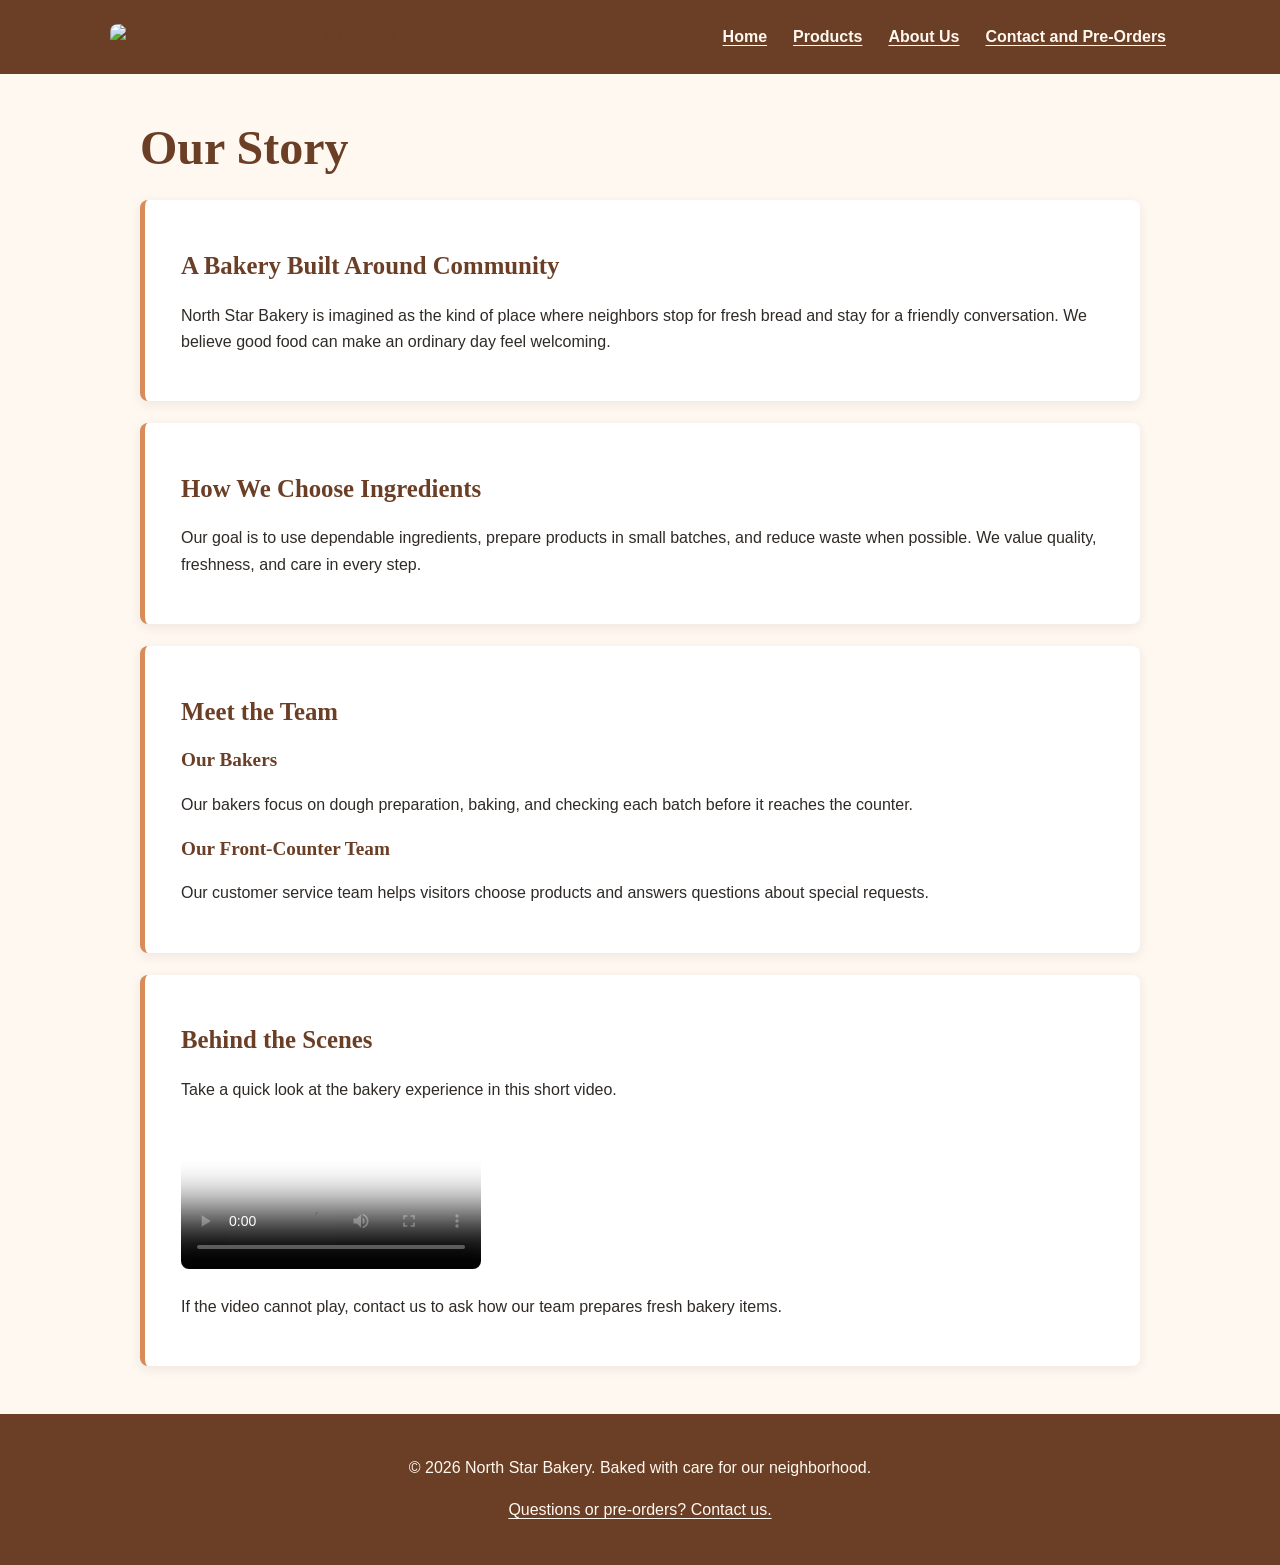
==== about.html @ 57c79f6d "Add files via upload" ====
<!DOCTYPE html>
<html lang="en">
<head>
  <meta charset="UTF-8">
  <meta name="viewport" content="width=device-width, initial-scale=1.0">
  <title>About | North Star Bakery</title>
  <link rel="stylesheet" href="styles.css">
</head>
<body>
  <a class="skip-link" href="#main-content">Skip to content</a>
  <header class="site-header"><div class="header-inner">
    <a href="index.html" aria-label="North Star Bakery home">
      <img src="media/bakery-logo.svg" alt="North Star Bakery logo with a loaf and wheat design" >
    </a>
    <nav aria-label="Main navigation">
      <ul class="nav-list">
        <li><a href="index.html">Home</a></li>
        <li><a href="products.html">Products</a></li>
        <li><a href="about.html">About Us</a></li>
        <li><a href="contact.html">Contact and Pre-Orders</a></li>
      </ul>
    </nav>
  </div></header>
  <main id="main-content" class="container">
    <h1>Our Story</h1>
    <section class="content-card">
      <h2>A Bakery Built Around Community</h2>
      <p>North Star Bakery is imagined as the kind of place where neighbors stop for fresh bread and stay for a friendly conversation. We believe good food can make an ordinary day feel welcoming.</p>
    </section>
    <section class="content-card">
      <h2>How We Choose Ingredients</h2>
      <p>Our goal is to use dependable ingredients, prepare products in small batches, and reduce waste when possible. We value quality, freshness, and care in every step.</p>
    </section>
    <section class="content-card">
      <h2>Meet the Team</h2>
      <h3>Our Bakers</h3>
      <p>Our bakers focus on dough preparation, baking, and checking each batch before it reaches the counter.</p>
      <h3>Our Front-Counter Team</h3>
      <p>Our customer service team helps visitors choose products and answers questions about special requests.</p>
    </section>
    <section class="content-card">
      <h2>Behind the Scenes</h2>
      <p>Take a quick look at the bakery experience in this short video.</p>
      <video controls poster="media/bakery-feature-large.svg" preload="metadata"  aria-label="North Star Bakery behind-the-scenes video">
        <source src="media/bakery-behind-scenes.mp4" type="video/mp4">
        Your browser does not support HTML video. Please contact North Star Bakery to learn about our baking process.
      </video>
      <p>If the video cannot play, contact us to ask how our team prepares fresh bakery items.</p>
    </section>
  </main>
  <footer class="site-footer">
    <p>&copy; 2026 North Star Bakery. Baked with care for our neighborhood.</p>
    <p><a href="contact.html">Questions or pre-orders? Contact us.</a></p>
  </footer>
</body>
</html>
---- styles.css ----
/* North Star Bakery | Mobile-first design system */
:root { --cream:#FFF8F0; --brown:#6B3E26; --peach:#D88C5A; --charcoal:#2F2A26; }
* { box-sizing:border-box; }
html { scroll-behavior:smooth; }
body { margin:0; background:var(--cream); color:var(--charcoal); font-family:Arial,Helvetica,sans-serif; line-height:1.65; }
a { color:var(--brown); text-underline-offset:3px; }
a:hover,a:focus-visible { color:var(--charcoal); }
:focus-visible { outline:3px solid var(--peach); outline-offset:3px; }
.skip-link { position:absolute; left:-9999px; top:0; padding:12px; background:var(--cream); z-index:10; }
.skip-link:focus { left:12px; }
.site-header { background:var(--brown); color:var(--cream); }
.header-inner { max-width:1100px; margin:auto; padding:16px 20px; display:flex; flex-direction:column; align-items:center; gap:12px; }
.site-header img { width:160px; max-width:100%; height:auto; }
.nav-list { display:flex; flex-wrap:wrap; justify-content:center; gap:8px 18px; padding:0; margin:0; list-style:none; }
.nav-list a { display:inline-block; padding:8px 4px; color:var(--cream); font-weight:700; }
.nav-list a:hover,.nav-list a:focus-visible { color:var(--peach); }
.container { width:min(100% - 32px,1000px); margin:30px auto 48px; }
h1,h2,h3 { font-family:Georgia,'Times New Roman',serif; color:var(--brown); line-height:1.25; }
h1 { font-size:clamp(2rem,5vw,3rem); margin-bottom:12px; }
h2 { font-size:1.55rem; }
h3 { font-size:1.2rem; }
.content-card { padding:20px; margin:22px 0; border-left:5px solid var(--peach); background:#fff; border-radius:8px; box-shadow:0 3px 12px #2f2a2615; }
img,video { max-width:100%; height:auto; border-radius:8px; }
main>img, main>picture img { display:block; width:100%; max-height:380px; object-fit:cover; }
figure { margin:18px 0; } figcaption { font-size:.92rem; margin-top:6px; }
fieldset { border:2px solid var(--peach); border-radius:8px; margin:18px 0; padding:16px; }
legend { color:var(--brown); font-weight:bold; padding:0 6px; }
label { display:inline-block; margin-bottom:5px; font-weight:600; }
input,select,textarea { width:100%; max-width:100%; padding:11px; font:inherit; color:var(--charcoal); border:1px solid var(--brown); border-radius:5px; background:#fff; }
button { padding:12px 24px; border:0; border-radius:6px; background:var(--brown); color:var(--cream); font:700 1rem Arial,sans-serif; cursor:pointer; }
button:hover { background:var(--charcoal); }
.site-footer { padding:25px 20px; text-align:center; background:var(--brown); color:var(--cream); }
.site-footer a { color:var(--cream); }
@media (min-width:760px) { .header-inner { flex-direction:row; justify-content:space-between; } .nav-list { justify-content:flex-end; } .container { margin-top:44px; } .content-card { padding:30px 36px; } fieldset { padding:24px; } }
@media (max-width:380px) { .nav-list { gap:2px 12px; } .nav-list a { font-size:.9rem; } .content-card { padding:15px; } }
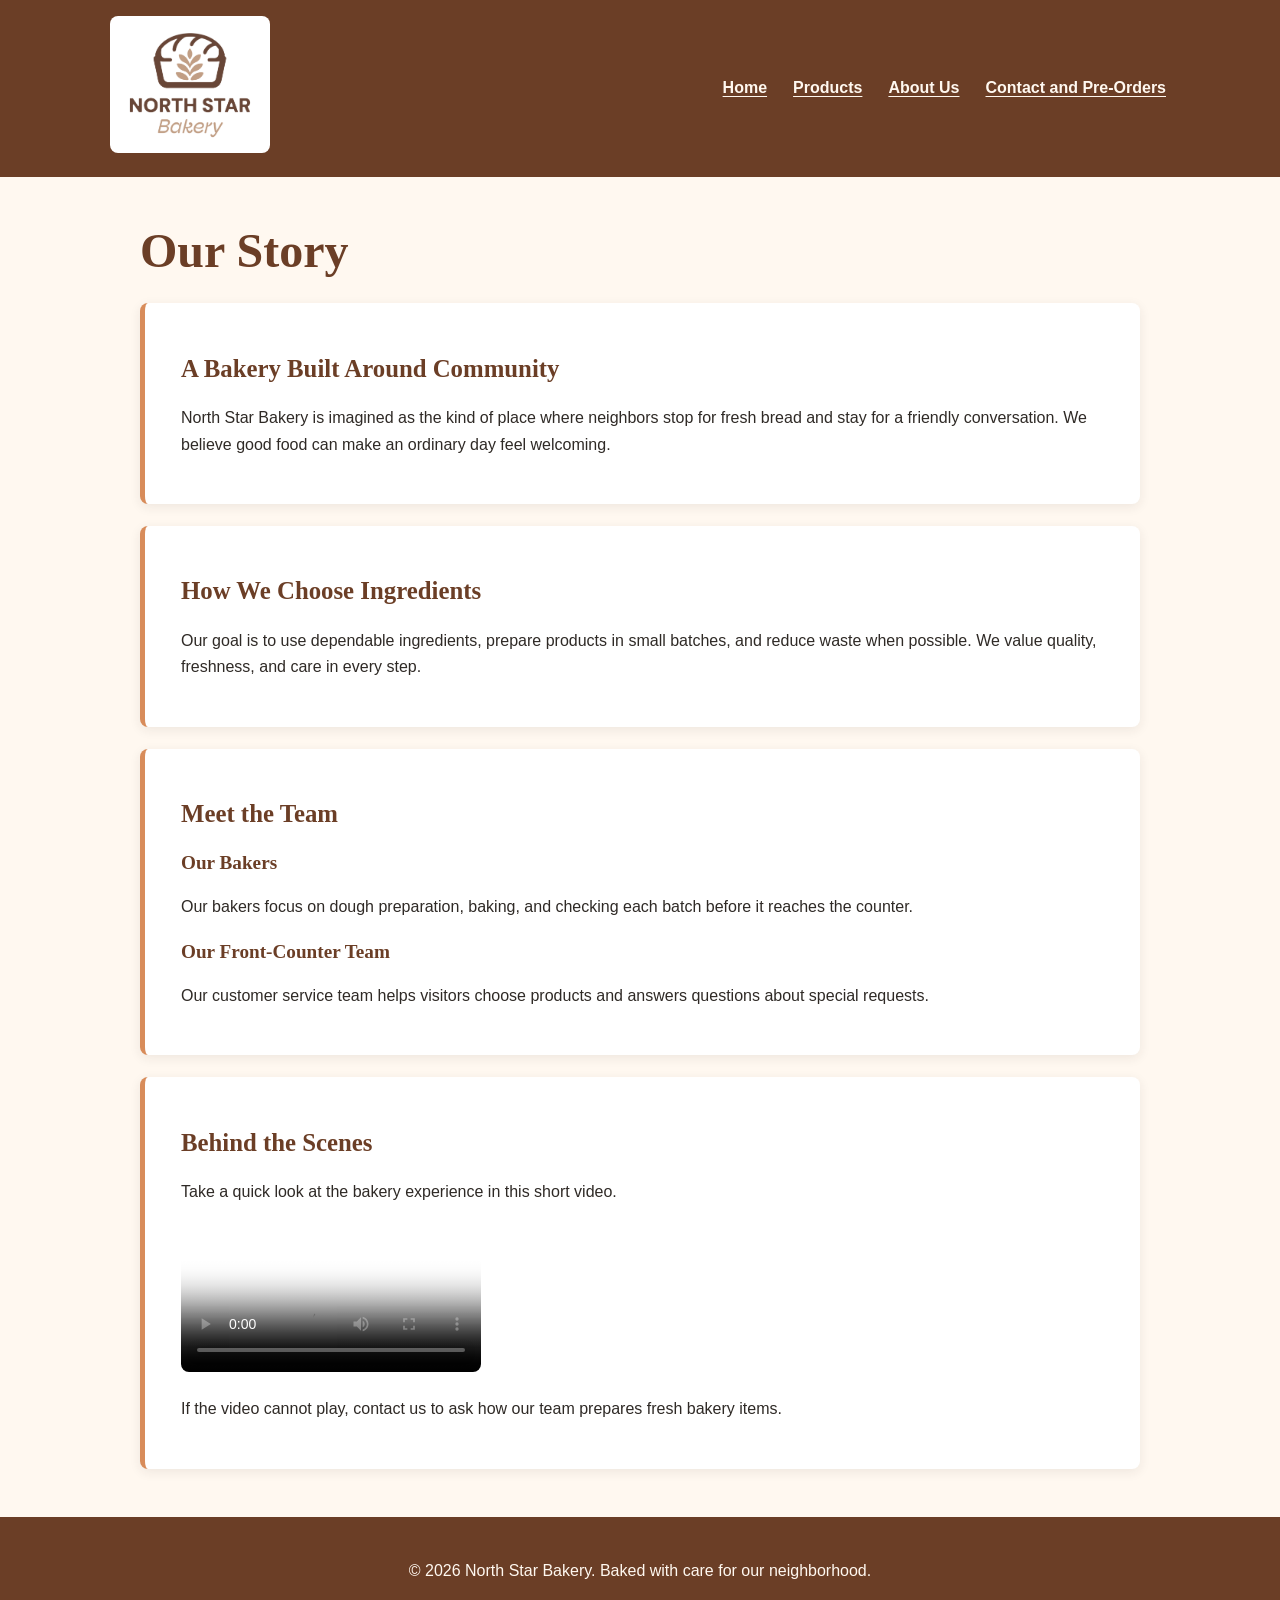
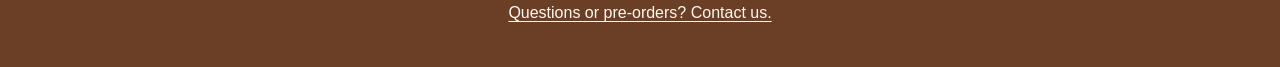
==== commit 3c2c5353: "Update about.html" ====
--- a/about.html
+++ b/about.html
@@ -10,7 +10,7 @@
   <a class="skip-link" href="#main-content">Skip to content</a>
   <header class="site-header"><div class="header-inner">
     <a href="index.html" aria-label="North Star Bakery home">
-      <img src="media/bakery-logo.svg" alt="North Star Bakery logo with a loaf and wheat design" >
+      <img src="media/bakery-logo.png" alt="North Star Bakery logo with a loaf and wheat design">
     </a>
     <nav aria-label="Main navigation">
       <ul class="nav-list">
